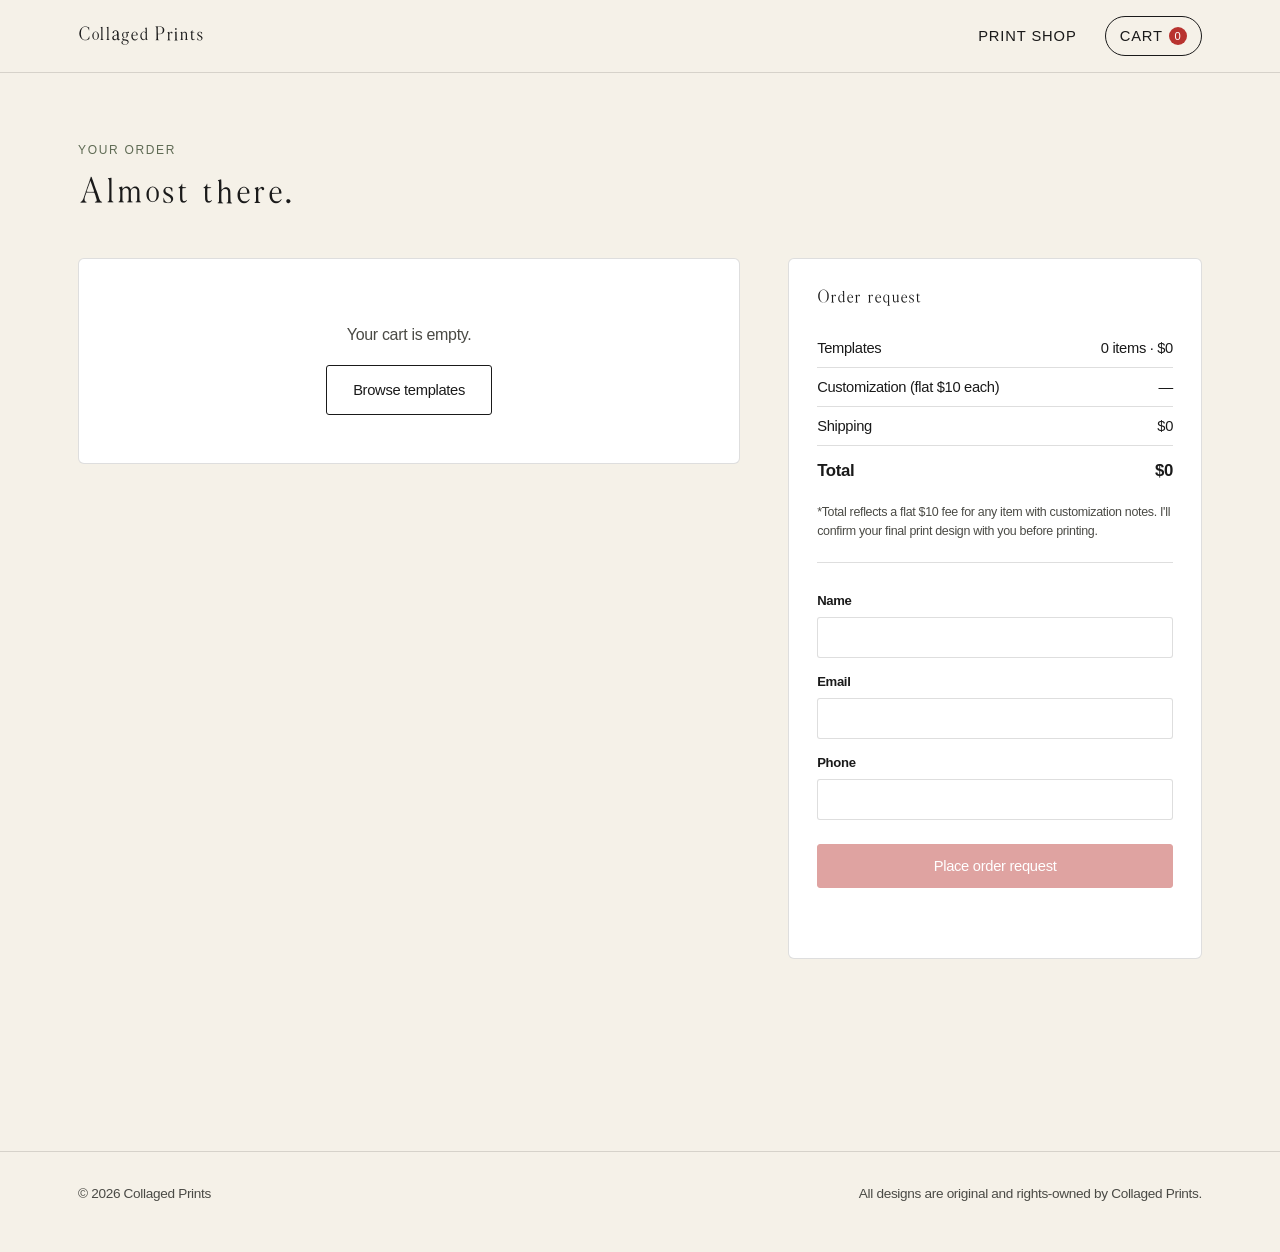
==== cart.html @ 445533c2 "add site files" ====
<!DOCTYPE html>
<html lang="en">
<head>
<meta charset="UTF-8">
<meta name="viewport" content="width=device-width, initial-scale=1.0">
<title>Your Cart — Collaged Prints</title>
<link rel="stylesheet" href="css/styles.css">
<link rel="stylesheet" href="css/cart.css">
</head>
<body>

<nav class="site-nav">
  <div class="container">
    <a href="index.html" class="wordmark">Collaged Prints</a>
    <ul class="links">
      <li><a href="shop.html">Print Shop</a></li>
      <li><a href="cart.html" class="cart-link">Cart <span class="cart-count" id="navCartCount">0</span></a></li>
    </ul>
  </div>
</nav>

<header class="cart-hero container">
  <p class="eyebrow">Your order</p>
  <h1>Almost there.</h1>
</header>

<main class="container cart-layout">
  <section class="cart-items" id="cartItems">
    <!-- Rendered by cart-page.js -->
  </section>

  <aside class="cart-summary">
    <h2>Order request</h2>

    <div class="summary-line">
      <span>Templates</span>
      <span id="sumTemplateCount">0 items</span>
    </div>
    <div class="summary-line">
      <span>Customization (flat $10 each)</span>
      <span id="sumCustomization">—</span>
    </div>
    <div class="summary-line">
      <span>Shipping</span>
      <span id="sumShipping">$0</span>
    </div>
    <div class="summary-line summary-total">
      <span>Total</span>
      <span id="sumTotal">$0</span>
    </div>
    <p class="summary-disclaimer">*Total reflects a flat $10 fee for any item with customization notes. I'll confirm your final print design with you before printing.</p>

    <form id="contactForm" class="contact-form">
      <label for="custName">Name</label>
      <input type="text" id="custName" name="name" required>

      <label for="custEmail">Email</label>
      <input type="email" id="custEmail" name="email" required>

      <label for="custPhone">Phone</label>
      <input type="tel" id="custPhone" name="phone" required>

      <button type="submit" class="btn btn-cherry" id="placeOrderBtn">Place order request</button>
      <p class="form-status" id="formStatus" role="status"></p>
    </form>
  </aside>
</main>

<footer class="site-footer">
  <div class="container">
    <span>&copy; <span id="year"></span> Collaged Prints</span>
    <span>All designs are original and rights-owned by Collaged Prints.</span>
  </div>
</footer>

<script src="js/cart.js"></script>
<script src="js/cart-page.js"></script>
<script>document.getElementById('year').textContent = new Date().getFullYear();</script>
</body>
</html>
---- css/styles.css ----
/* ===========================================================
   Collaged Prints — Design Tokens
   Vibe: eclectic-chic vintage collage, curated not cluttered
   =========================================================== */

@font-face {
  font-family: 'Collage Serif';
  src: url('../fonts/SerifForWebsite-Regular.ttf') format('truetype');
  font-weight: 400;
  font-style: normal;
  font-display: swap;
}

:root {
  /* Color tokens */
  --color-cream: #F5F1E8;
  --color-cream-dark: #EBE4D3;
  --color-sage: #7C8B6F;
  --color-sage-dark: #5F6B54;
  --color-cherry: #B8332F;
  --color-mustard: #D9A441;
  --color-ink: #1A1A1A;
  --color-ink-soft: #4A4A45;
  --color-white: #FFFFFF;
  --color-line: rgba(26, 26, 26, 0.14);

  /* Type */
  --font-display: 'Collage Serif', 'Georgia', serif;
  --font-body: 'Arial', 'Helvetica Neue', Helvetica, sans-serif;
  --tracking-tight: -0.02em;
  --tracking-tighter: -0.035em;

  /* Layout */
  --radius-sm: 3px;
  --radius-md: 6px;
  --shadow-card: none;
  --shadow-drag: none;
  --max-width: 1180px;
}

* { box-sizing: border-box; }

html {
  scroll-behavior: smooth;
}

body {
  margin: 0;
  background: var(--color-cream);
  color: var(--color-ink);
  font-family: var(--font-body);
  letter-spacing: var(--tracking-tight);
  line-height: 1.5;
  -webkit-font-smoothing: antialiased;
}

h1, h2, h3, .display {
  font-family: var(--font-display);
  letter-spacing: 0;
  font-weight: 400;
  line-height: 1.05;
  margin: 0;
  color: var(--color-ink);
}

a {
  color: inherit;
}

img { max-width: 100%; display: block; }

button {
  font-family: var(--font-body);
  letter-spacing: var(--tracking-tight);
  cursor: pointer;
}

/* Visible keyboard focus everywhere */
a:focus-visible,
button:focus-visible,
input:focus-visible,
textarea:focus-visible,
[tabindex]:focus-visible {
  outline: 2px solid var(--color-cherry);
  outline-offset: 3px;
}

.container {
  max-width: var(--max-width);
  margin: 0 auto;
  padding: 0 28px;
}

/* ---------------- Nav ---------------- */

.site-nav {
  position: sticky;
  top: 0;
  z-index: 50;
  background: var(--color-cream);
  border-bottom: 1px solid var(--color-line);
}

.site-nav .container {
  display: flex;
  align-items: center;
  justify-content: space-between;
  padding-top: 16px;
  padding-bottom: 16px;
}

.site-nav .wordmark {
  font-family: var(--font-display);
  font-size: 1.5rem;
  text-decoration: none;
}

.site-nav .links {
  display: flex;
  gap: 28px;
  align-items: center;
  list-style: none;
  margin: 0;
  padding: 0;
}

.site-nav .links a {
  text-decoration: none;
  font-size: 0.92rem;
  text-transform: uppercase;
  letter-spacing: 0.06em;
}

.site-nav .cart-link {
  display: inline-flex;
  align-items: center;
  gap: 6px;
  border: 1px solid var(--color-ink);
  padding: 8px 14px;
  border-radius: 999px;
  text-decoration: none;
  font-size: 0.85rem;
}

.cart-count {
  background: var(--color-cherry);
  color: var(--color-white);
  border-radius: 999px;
  min-width: 18px;
  height: 18px;
  display: inline-flex;
  align-items: center;
  justify-content: center;
  font-size: 0.7rem;
  padding: 0 4px;
}

/* ---------------- Footer ---------------- */

.site-footer {
  border-top: 1px solid var(--color-line);
  margin-top: 96px;
  padding: 32px 0 48px;
  font-size: 0.85rem;
  color: var(--color-ink-soft);
}

.site-footer .container {
  display: flex;
  justify-content: space-between;
  flex-wrap: wrap;
  gap: 12px;
}

/* ---------------- Buttons ---------------- */

.btn {
  display: inline-flex;
  align-items: center;
  justify-content: center;
  gap: 8px;
  padding: 13px 26px;
  border-radius: var(--radius-sm);
  border: 1px solid var(--color-ink);
  background: var(--color-ink);
  color: var(--color-cream);
  font-size: 0.92rem;
  text-decoration: none;
  transition: transform 0.15s ease, box-shadow 0.15s ease;
}

.btn:hover { transform: translateY(-1px); }

.btn-outline {
  background: transparent;
  color: var(--color-ink);
}

.btn-cherry {
  background: var(--color-cherry);
  border-color: var(--color-cherry);
  color: var(--color-white);
}

.btn:disabled {
  opacity: 0.45;
  cursor: not-allowed;
  transform: none;
  box-shadow: none;
}

/* ---------------- Utility ---------------- */

.eyebrow {
  text-transform: uppercase;
  letter-spacing: 0.14em;
  font-size: 0.75rem;
  color: var(--color-sage-dark);
}

.stamp {
  display: inline-block;
  border: 1.5px solid var(--color-cherry);
  color: var(--color-cherry);
  padding: 4px 10px;
  border-radius: 3px;
  font-size: 0.72rem;
  text-transform: uppercase;
  letter-spacing: 0.1em;
  transform: rotate(-3deg);
}

.as-is-check {
  display: flex;
  align-items: flex-start;
  gap: 8px;
  font-size: 0.85rem;
  color: var(--color-ink-soft);
  margin: 4px 0 16px;
  cursor: pointer;
}

.as-is-check input[type="checkbox"] {
  margin-top: 2px;
  accent-color: var(--color-cherry);
  cursor: pointer;
}

.as-is-check span {
  line-height: 1.4;
}

@media (max-width: 720px) {
  .site-nav .links { gap: 16px; }
  .site-nav .links span.hide-mobile { display: none; }
}
---- css/cart.css ----
.cart-hero {
  padding: 56px 28px 8px;
}

.cart-hero h1 {
  font-size: clamp(2rem, 4vw, 2.8rem);
  margin-top: 8px;
}

.cart-layout {
  display: grid;
  grid-template-columns: 1.6fr 1fr;
  gap: 48px;
  padding: 32px 28px 96px;
  align-items: start;
}

@media (max-width: 860px) {
  .cart-layout { grid-template-columns: 1fr; }
}

.cart-items {
  display: flex;
  flex-direction: column;
  gap: 20px;
}

.empty-cart {
  background: var(--color-white);
  border-radius: var(--radius-md);
  border: 1px solid var(--color-line);
  padding: 48px;
  text-align: center;
}

.empty-cart p { margin-bottom: 18px; color: var(--color-ink-soft); }

.cart-item {
  position: relative;
  display: grid;
  grid-template-columns: 110px 1fr;
  gap: 18px;
  background: var(--color-white);
  border-radius: var(--radius-md);
  border: 1px solid var(--color-line);
  padding: 18px;
}

.cart-item-thumb {
  width: 110px;
  height: 140px;
  object-fit: cover;
  border-radius: var(--radius-sm);
  background: var(--color-cream-dark);
}

.cart-item-body h3 {
  font-size: 1.1rem;
  margin-bottom: 2px;
}

.cart-item-price {
  color: var(--color-ink-soft);
  font-size: 0.85rem;
  margin: 0 0 10px;
}

.cart-item-label {
  display: block;
  font-size: 0.8rem;
  font-weight: bold;
  margin-bottom: 6px;
}

.cart-item-note {
  width: 100%;
  padding: 10px 12px;
  border: 1px solid var(--color-line);
  border-radius: var(--radius-sm);
  font-family: var(--font-body);
  font-size: 0.9rem;
  resize: vertical;
  background: var(--color-cream);
}

.cart-item-remove {
  position: absolute;
  top: 10px;
  right: 12px;
  background: none;
  border: none;
  font-size: 1.4rem;
  color: var(--color-ink-soft);
  line-height: 1;
}

.cart-item-remove:hover { color: var(--color-cherry); }

/* ---------------- Summary ---------------- */

.cart-summary {
  background: var(--color-white);
  border-radius: var(--radius-md);
  border: 1px solid var(--color-line);
  padding: 28px;
  position: sticky;
  top: 92px;
}

.cart-summary h2 {
  font-size: 1.4rem;
  margin-bottom: 18px;
}

.summary-line {
  display: flex;
  justify-content: space-between;
  font-size: 0.92rem;
  padding: 8px 0;
  border-bottom: 1px solid var(--color-line);
}

.summary-total {
  font-weight: bold;
  font-size: 1.05rem;
  border-bottom: none;
  padding-top: 12px;
}

.summary-disclaimer {
  font-size: 0.78rem;
  color: var(--color-ink-soft);
  margin: 12px 0 22px;
  line-height: 1.5;
}

.contact-form {
  display: flex;
  flex-direction: column;
  gap: 6px;
  border-top: 1px solid var(--color-line);
  padding-top: 20px;
}

.contact-form label {
  font-size: 0.82rem;
  font-weight: bold;
  margin-top: 8px;
}

.contact-form input {
  padding: 11px 12px;
  border: 1px solid var(--color-line);
  border-radius: var(--radius-sm);
  font-family: var(--font-body);
  font-size: 0.95rem;
}

.contact-form .btn {
  margin-top: 18px;
  width: 100%;
}

.form-status {
  font-size: 0.82rem;
  color: var(--color-cherry);
  margin-top: 10px;
  min-height: 1em;
}
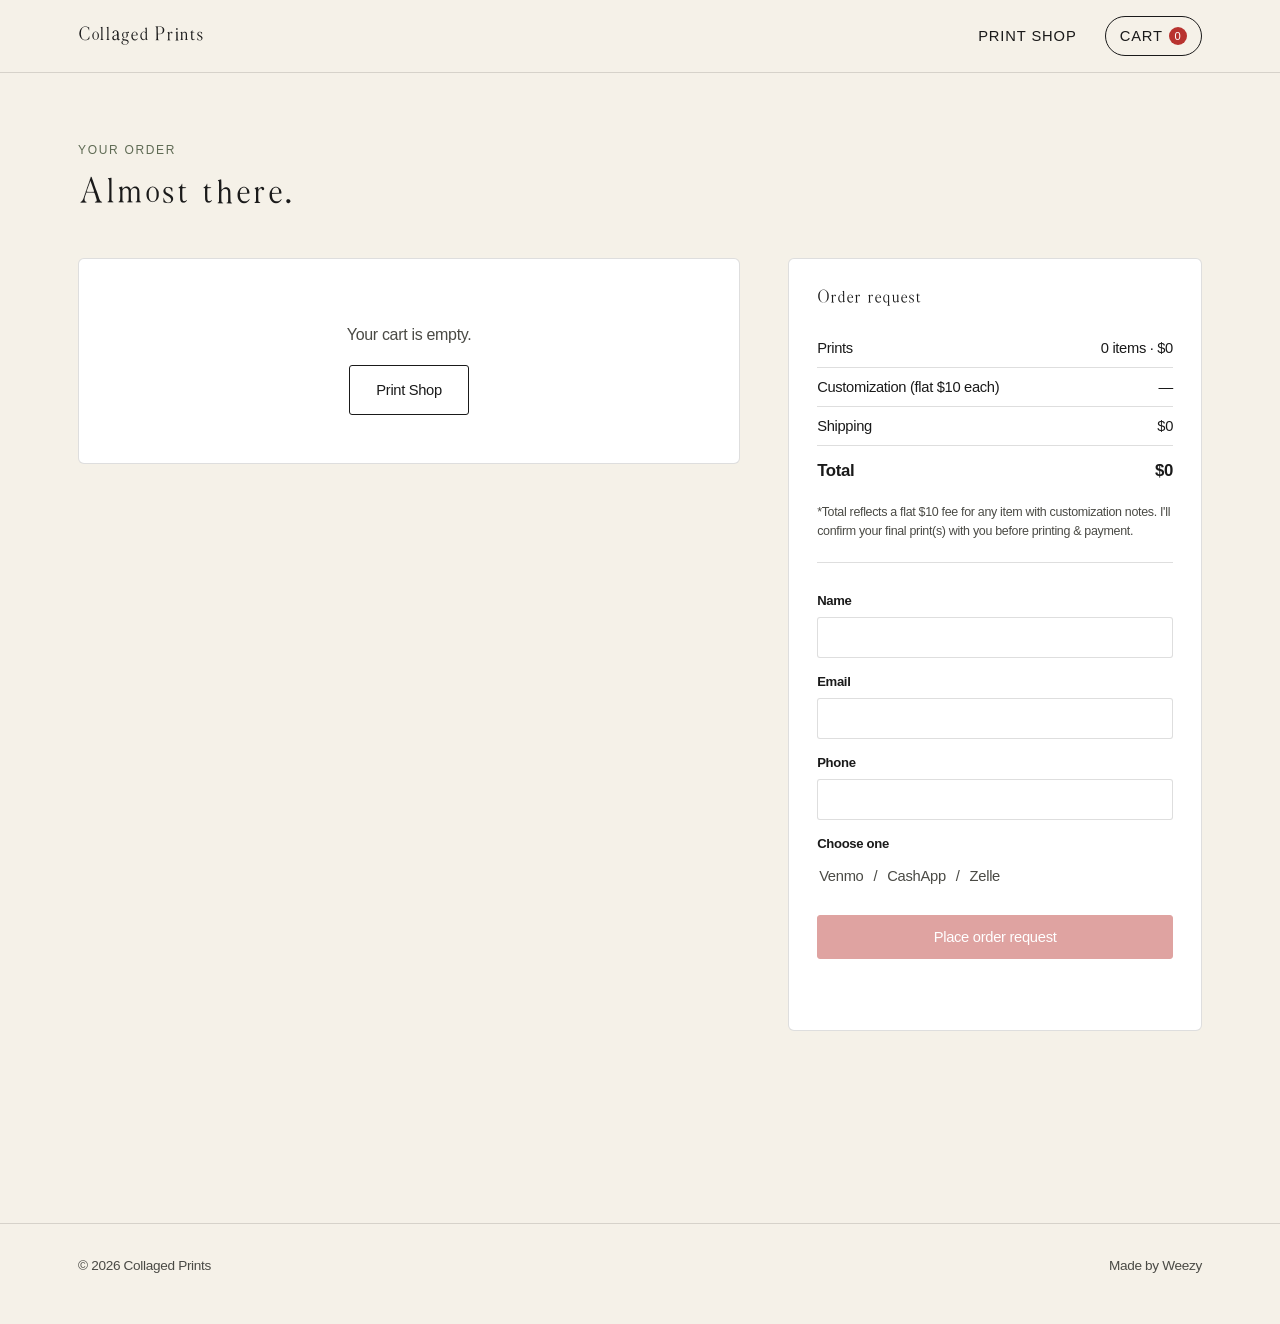
==== commit 8448e70e: "new uplaod upload thes e" ====
--- a/cart.html
+++ b/cart.html
@@ -11,10 +11,10 @@
 
 <nav class="site-nav">
   <div class="container">
-    <a href="index.html" class="wordmark">Collaged Prints</a>
+    <a href="index.html" class="wordmark"><span class="wordmark-line1">Collaged</span> <span class="wordmark-line2">Prints</span></a>
     <ul class="links">
-      <li><a href="shop.html">Print Shop</a></li>
-      <li><a href="cart.html" class="cart-link">Cart <span class="cart-count" id="navCartCount">0</span></a></li>
+      <li class="nav-shop"><a href="shop.html">Print Shop</a></li>
+      <li class="nav-cart"><a href="cart.html" class="cart-link">Cart <span class="cart-count" id="navCartCount">0</span></a></li>
     </ul>
   </div>
 </nav>
@@ -33,7 +33,7 @@
     <h2>Order request</h2>
 
     <div class="summary-line">
-      <span>Templates</span>
+      <span>Prints</span>
       <span id="sumTemplateCount">0 items</span>
     </div>
     <div class="summary-line">
@@ -48,7 +48,7 @@
       <span>Total</span>
       <span id="sumTotal">$0</span>
     </div>
-    <p class="summary-disclaimer">*Total reflects a flat $10 fee for any item with customization notes. I'll confirm your final print design with you before printing.</p>
+    <p class="summary-disclaimer">*Total reflects a flat $10 fee for any item with customization notes. I'll confirm your final print(s) with you before printing &amp; payment.</p>
 
     <form id="contactForm" class="contact-form">
       <label for="custName">Name</label>
@@ -60,6 +60,15 @@
       <label for="custPhone">Phone</label>
       <input type="tel" id="custPhone" name="phone" required>
 
+      <label class="pay-label">Choose one</label>
+      <div class="pay-options" id="payOptions">
+        <button type="button" class="pay-option" data-method="Venmo">Venmo</button>
+        <span class="pay-sep">/</span>
+        <button type="button" class="pay-option" data-method="CashApp">CashApp</button>
+        <span class="pay-sep">/</span>
+        <button type="button" class="pay-option" data-method="Zelle">Zelle</button>
+      </div>
+
       <button type="submit" class="btn btn-cherry" id="placeOrderBtn">Place order request</button>
       <p class="form-status" id="formStatus" role="status"></p>
     </form>
@@ -69,7 +78,7 @@
 <footer class="site-footer">
   <div class="container">
     <span>&copy; <span id="year"></span> Collaged Prints</span>
-    <span>All designs are original and rights-owned by Collaged Prints.</span>
+    <span>Made by Weezy</span>
   </div>
 </footer>
 
--- a/css/styles.css
+++ b/css/styles.css
@@ -252,5 +252,37 @@
 
 @media (max-width: 720px) {
   .site-nav .links { gap: 16px; }
-  .site-nav .links span.hide-mobile { display: none; }
-}
+}
+
+@media (max-width: 480px) {
+  .site-nav .container {
+    display: grid;
+    grid-template-columns: 1fr auto 1fr;
+    align-items: center;
+    gap: 8px;
+  }
+  .site-nav .wordmark {
+    grid-column: 1;
+    justify-self: start;
+    text-align: left;
+    font-size: 1.05rem;
+    line-height: 1.15;
+  }
+  .site-nav .wordmark .wordmark-line1,
+  .site-nav .wordmark .wordmark-line2 {
+    display: block;
+  }
+  .site-nav .links {
+    display: contents;
+  }
+  .site-nav .links li.nav-shop {
+    grid-column: 2;
+    justify-self: center;
+  }
+  .site-nav .links li.nav-cart {
+    grid-column: 3;
+    justify-self: end;
+  }
+  .site-nav .links a { font-size: 0.736rem; white-space: nowrap; }
+  .site-nav .cart-link { font-size: 0.68rem; padding: 6px 10px; white-space: nowrap; }
+}
--- a/css/cart.css
+++ b/css/cart.css
@@ -161,6 +161,47 @@
   width: 100%;
 }
 
+.pay-label {
+  font-size: 0.82rem;
+  font-weight: bold;
+  color: var(--color-ink);
+  margin-top: 10px;
+  display: block;
+}
+
+.pay-options {
+  display: flex;
+  align-items: center;
+  gap: 8px;
+  margin: 6px 0 4px;
+  font-size: 0.92rem;
+}
+
+.pay-option {
+  background: none;
+  border: none;
+  padding: 3px 2px;
+  font-family: var(--font-body);
+  font-size: 0.92rem;
+  color: var(--color-ink-soft);
+  cursor: pointer;
+  transition: color 0.12s ease;
+}
+
+.pay-option:hover {
+  color: var(--color-cherry);
+}
+
+.pay-option.selected {
+  color: var(--color-cherry);
+  font-weight: bold;
+  text-decoration: underline;
+}
+
+.pay-sep {
+  color: var(--color-ink-soft);
+}
+
 .form-status {
   font-size: 0.82rem;
   color: var(--color-cherry);
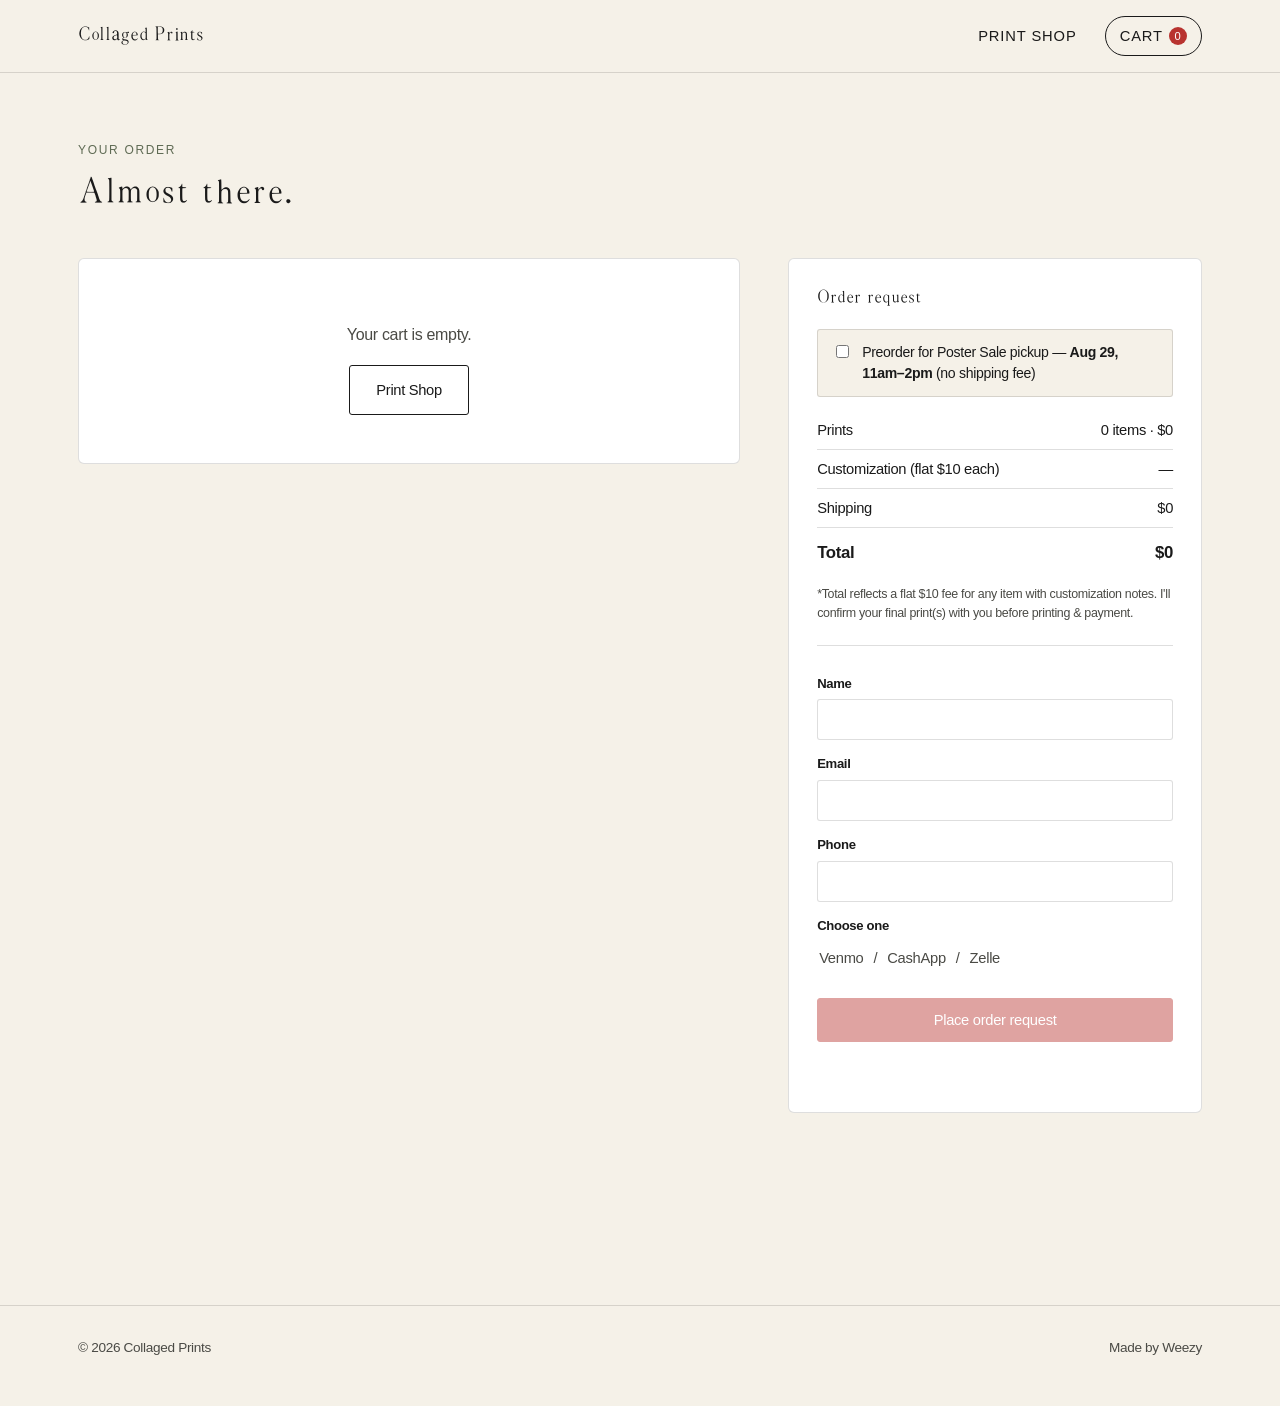
==== commit 7e5306c5: "Add poster sale preorder option to checkout Customers can now check a "Preorder for Poster Sale pick" ====
--- a/cart.html
+++ b/cart.html
@@ -32,6 +32,12 @@
   <aside class="cart-summary">
     <h2>Order request</h2>
 
+    <label class="preorder-toggle" id="preorderWrapper">
+      <input type="checkbox" id="preorderCheckbox">
+      <span>Preorder for Poster Sale pickup &mdash; <strong>Aug 29, 11am&ndash;2pm</strong> (no shipping fee)</span>
+    </label>
+    <p class="preorder-note" id="preorderNote">Preorders require prepayment to reserve your print(s). Pick up at the poster sale &mdash; and come shop more prints in person while you're there!</p>
+
     <div class="summary-line">
       <span>Prints</span>
       <span id="sumTemplateCount">0 items</span>
@@ -48,7 +54,7 @@
       <span>Total</span>
       <span id="sumTotal">$0</span>
     </div>
-    <p class="summary-disclaimer">*Total reflects a flat $10 fee for any item with customization notes. I'll confirm your final print(s) with you before printing &amp; payment.</p>
+    <p class="summary-disclaimer" id="summaryDisclaimer">*Total reflects a flat $10 fee for any item with customization notes. I'll confirm your final print(s) with you before printing &amp; payment.</p>
 
     <form id="contactForm" class="contact-form">
       <label for="custName">Name</label>
--- a/css/cart.css
+++ b/css/cart.css
@@ -112,6 +112,35 @@
   margin-bottom: 18px;
 }
 
+.preorder-toggle {
+  display: flex;
+  align-items: flex-start;
+  gap: 10px;
+  font-size: 0.88rem;
+  background: var(--color-cream);
+  border: 1px solid var(--color-line);
+  border-radius: var(--radius-sm);
+  padding: 12px 14px;
+  margin-bottom: 14px;
+  cursor: pointer;
+}
+
+.preorder-toggle input {
+  margin-top: 3px;
+}
+
+.preorder-note {
+  display: none;
+  font-size: 0.8rem;
+  color: var(--color-ink-soft);
+  line-height: 1.5;
+  margin: -6px 0 16px;
+}
+
+.preorder-note.visible {
+  display: block;
+}
+
 .summary-line {
   display: flex;
   justify-content: space-between;
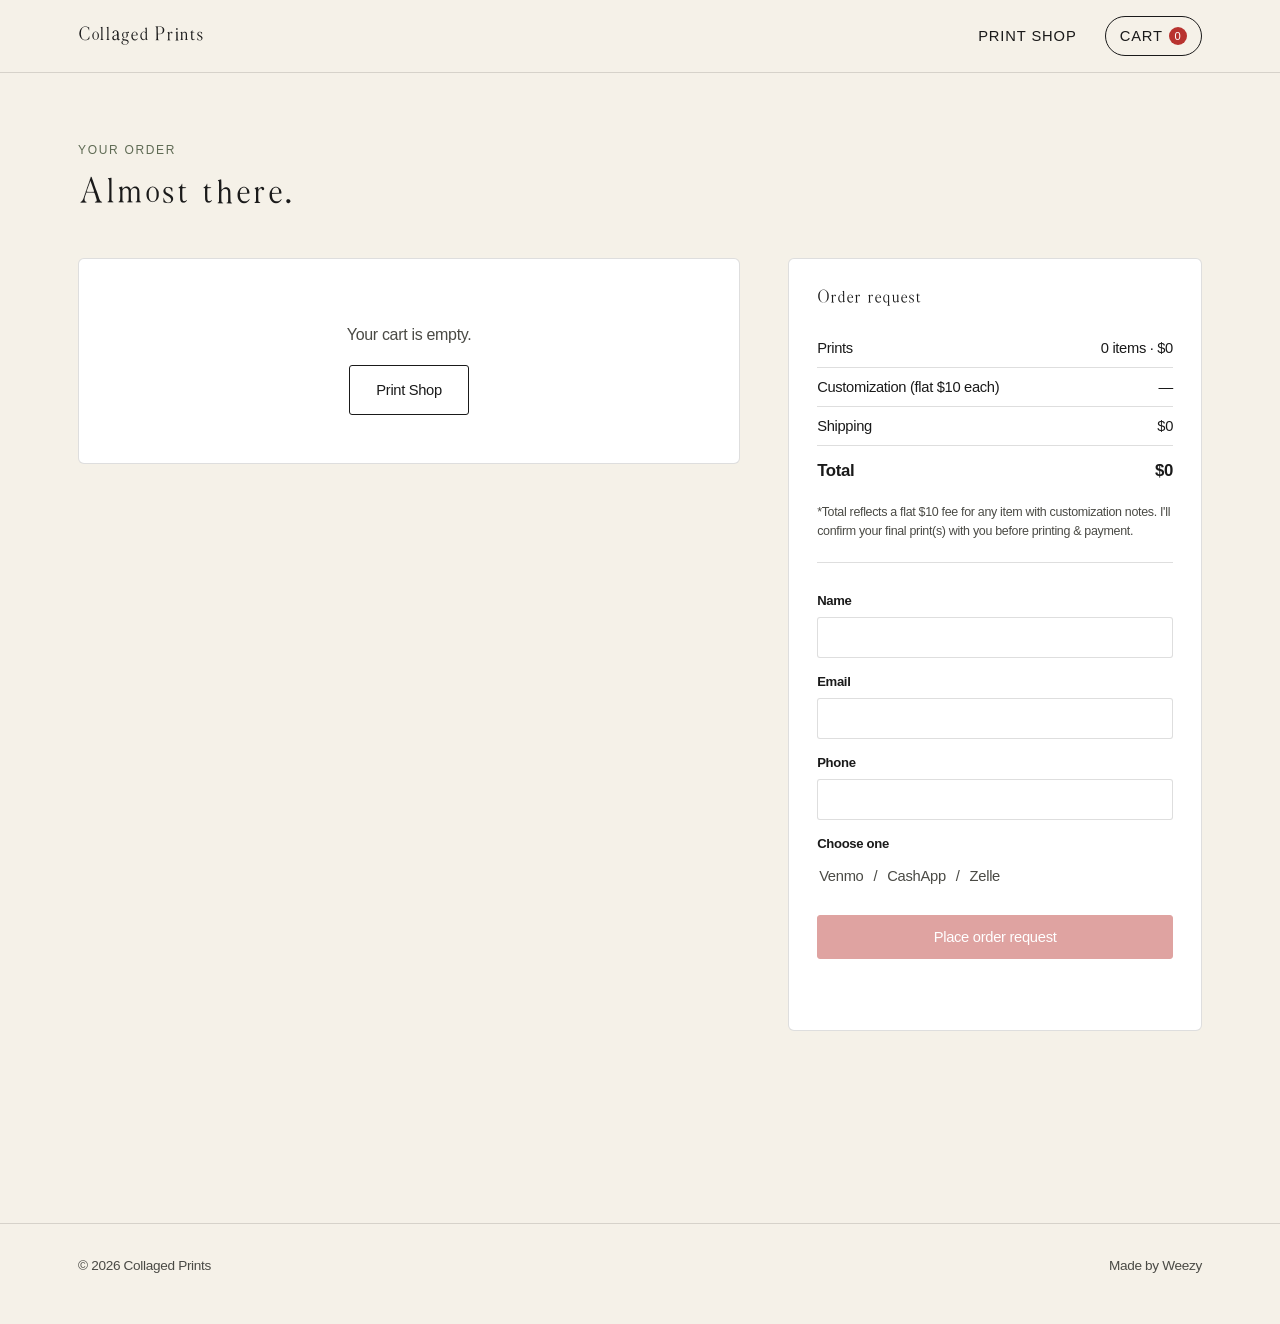
==== commit 1a672884: "Revert "Add poster sale preorder option to checkout" This reverts commit 7e5306c5af61beb34a1a6d4f7f4" ====
--- a/cart.html
+++ b/cart.html
@@ -32,12 +32,6 @@
   <aside class="cart-summary">
     <h2>Order request</h2>
 
-    <label class="preorder-toggle" id="preorderWrapper">
-      <input type="checkbox" id="preorderCheckbox">
-      <span>Preorder for Poster Sale pickup &mdash; <strong>Aug 29, 11am&ndash;2pm</strong> (no shipping fee)</span>
-    </label>
-    <p class="preorder-note" id="preorderNote">Preorders require prepayment to reserve your print(s). Pick up at the poster sale &mdash; and come shop more prints in person while you're there!</p>
-
     <div class="summary-line">
       <span>Prints</span>
       <span id="sumTemplateCount">0 items</span>
@@ -54,7 +48,7 @@
       <span>Total</span>
       <span id="sumTotal">$0</span>
     </div>
-    <p class="summary-disclaimer" id="summaryDisclaimer">*Total reflects a flat $10 fee for any item with customization notes. I'll confirm your final print(s) with you before printing &amp; payment.</p>
+    <p class="summary-disclaimer">*Total reflects a flat $10 fee for any item with customization notes. I'll confirm your final print(s) with you before printing &amp; payment.</p>
 
     <form id="contactForm" class="contact-form">
       <label for="custName">Name</label>
--- a/css/cart.css
+++ b/css/cart.css
@@ -112,35 +112,6 @@
   margin-bottom: 18px;
 }
 
-.preorder-toggle {
-  display: flex;
-  align-items: flex-start;
-  gap: 10px;
-  font-size: 0.88rem;
-  background: var(--color-cream);
-  border: 1px solid var(--color-line);
-  border-radius: var(--radius-sm);
-  padding: 12px 14px;
-  margin-bottom: 14px;
-  cursor: pointer;
-}
-
-.preorder-toggle input {
-  margin-top: 3px;
-}
-
-.preorder-note {
-  display: none;
-  font-size: 0.8rem;
-  color: var(--color-ink-soft);
-  line-height: 1.5;
-  margin: -6px 0 16px;
-}
-
-.preorder-note.visible {
-  display: block;
-}
-
 .summary-line {
   display: flex;
   justify-content: space-between;
